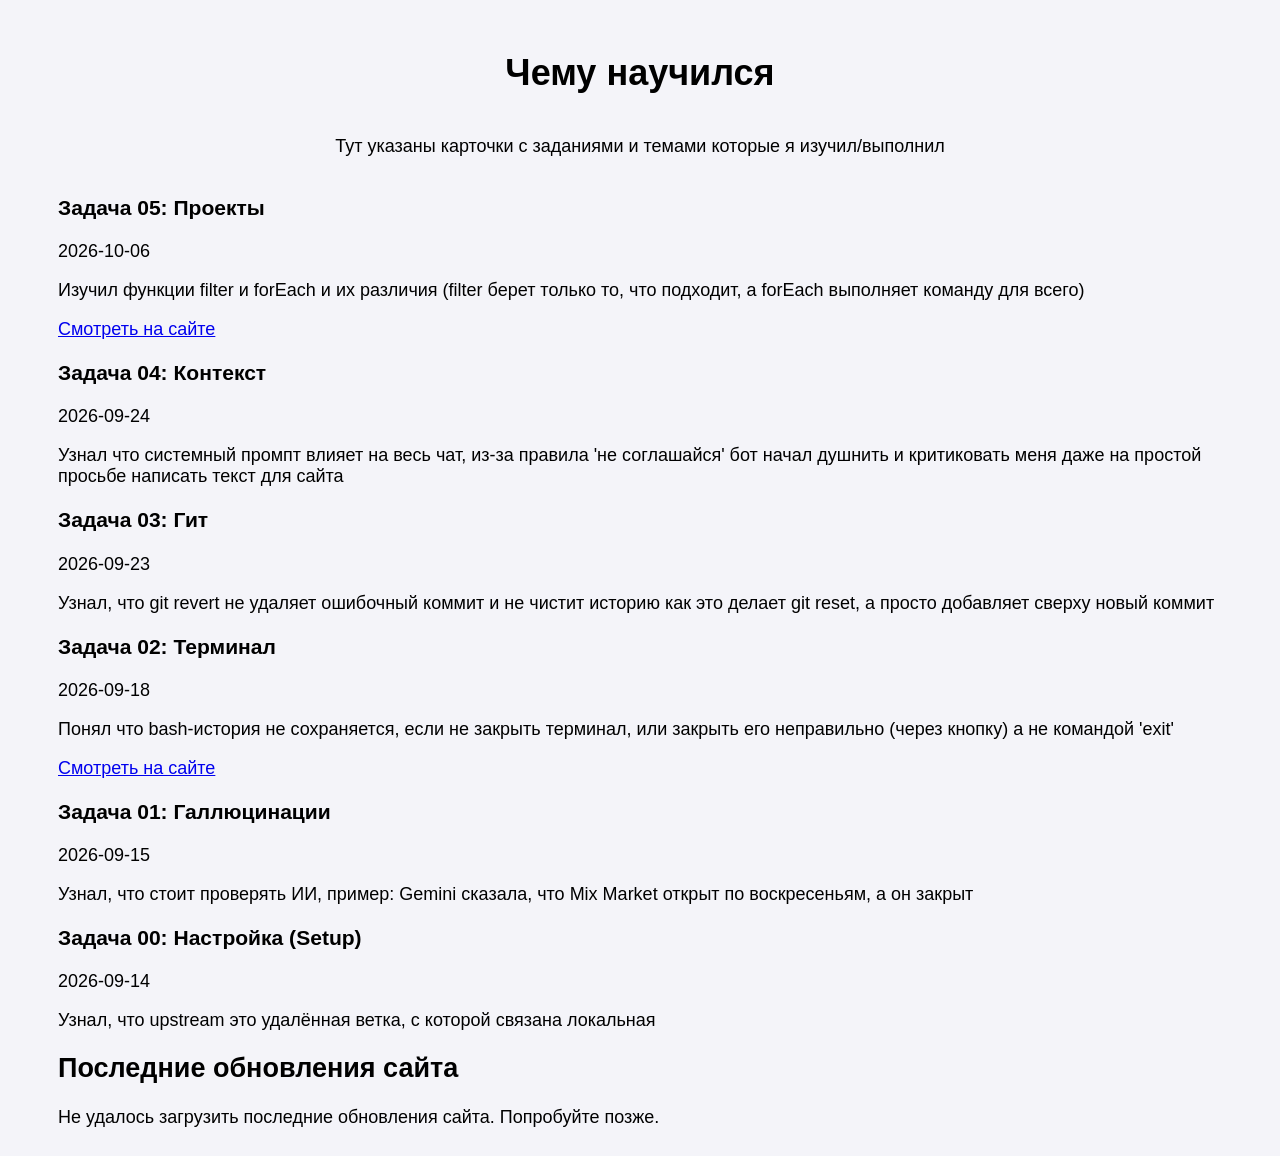
==== learned.html @ 7b072381 "task 06: страница learned, список задач и коммиты" ====
<!DOCTYPE html>
<html lang="ru">
<head>
  <meta charset="UTF-8">
  <meta name="viewport" content="width=device-width, initial-scale=1.0">
  <title>Чему научился</title>
  <link rel="stylesheet" href="style.css">
</head>
<body>
    <div class="header">
        <h1>Чему научился</h1>
        <p>Тут указаны карточки с заданиями и темами которые я изучил/выполнил</p>
    </div> 

    <div id="tasks-list"></div>

    <h2>Последние обновления сайта</h2>
    
    <div id="commits-list"></div>
    
    <script src="tasks.js"></script>
</body>
</html>
---- style.css ----
body {
    background-color: #f4f4f9;
    font-family: Arial, Helvetica, sans-serif;
    font-size: 18px;
    padding: 20px 50px;

}

.header {
    display: flex;
    flex-direction: column;
    justify-content: center;
    align-items: center;

}

.blockFilters {
    display: flex;
    gap: 20px;
    margin: 0 auto;
}

.buttonFilter {
    /* Тоже сделал без ИИ */
    padding: 20px;
    text-align: center;
    border-radius: 15px;
    background-color: #f7e1c1fd;
    border: none;
    font-size: 15px;
    cursor: pointer;
    box-shadow: 0 5px 10px rgba(122, 102, 65, 0.6);
    transition: .3s;
}

.buttonFilter:hover {
    transform: scale(1.05);
}

#projects-list {
    /* Делал я (без ИИ) */
    display: flex;
    margin-top: 20px;
    flex-direction: row;
    flex-wrap: wrap;
    justify-content: space-between;
    gap: 50px;
    width: 100%;
}

.project-card {
    /* Тоже делал я без ИИ  */
    display: flex;
    flex-direction: column;
    align-items: center;
    text-align: center;
    padding: 25px;
    min-height: 275px;
    width: calc((100% / 3) - (50px * 2 / 3));
    border-radius: 25px;
    box-shadow: 0 10px 30px rgba(122, 102, 65, 0.6);
    background-color: #f7e1c1fd;
    cursor: pointer;
    box-sizing: border-box;
}

.project-link {
    margin-top: auto;
    text-decoration: none;
    color: #5c4a2a;
    font-weight: 550;
    transition: .3s;
}

.project-link:hover {
    color: rgb(153, 137, 92);
}

@media (max-width: 600px) {
  .project-card {
    width: 100%;
  }
}
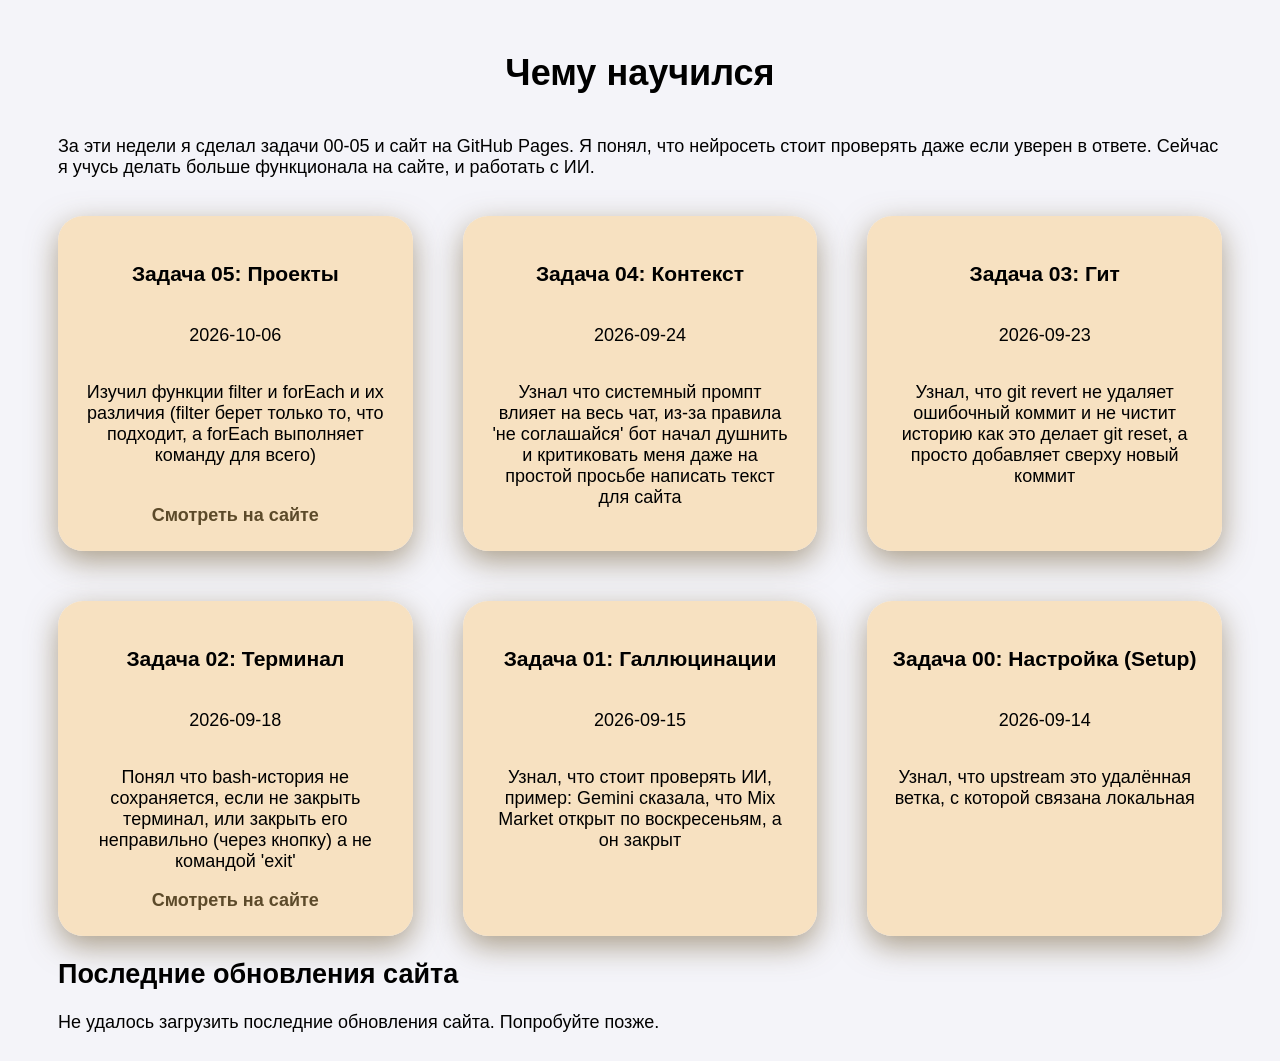
==== commit cf9132bd: "task 06: стили learned, ссылка с главной, обработка ошибок" ====
--- a/learned.html
+++ b/learned.html
@@ -9,7 +9,11 @@
 <body>
     <div class="header">
         <h1>Чему научился</h1>
-        <p>Тут указаны карточки с заданиями и темами которые я изучил/выполнил</p>
+        <p>
+            За эти недели я сделал задачи 00-05 и сайт на GitHub Pages.
+            Я понял, что нейросеть стоит проверять даже если уверен в ответе.
+            Сейчас я учусь делать больше функционала на сайте, и работать с ИИ.
+        </p>
     </div> 
 
     <div id="tasks-list"></div>
--- a/style.css
+++ b/style.css
@@ -37,7 +37,7 @@
     transform: scale(1.05);
 }
 
-#projects-list {
+#projects-list, #tasks-list {
     /* Делал я (без ИИ) */
     display: flex;
     margin-top: 20px;
@@ -48,7 +48,7 @@
     width: 100%;
 }
 
-.project-card {
+.project-card, .task-card {
     /* Тоже делал я без ИИ  */
     display: flex;
     flex-direction: column;
@@ -60,11 +60,10 @@
     border-radius: 25px;
     box-shadow: 0 10px 30px rgba(122, 102, 65, 0.6);
     background-color: #f7e1c1fd;
-    cursor: pointer;
     box-sizing: border-box;
 }
 
-.project-link {
+.project-link, .task-link {
     margin-top: auto;
     text-decoration: none;
     color: #5c4a2a;
@@ -72,12 +71,16 @@
     transition: .3s;
 }
 
-.project-link:hover {
+.project-link:hover , .task-link:hover {
     color: rgb(153, 137, 92);
 }
 
 @media (max-width: 600px) {
-  .project-card {
+  .project-card, .task-card {
     width: 100%;
   }
+
+  body {
+    padding: 20px 15px;
+  }
 }
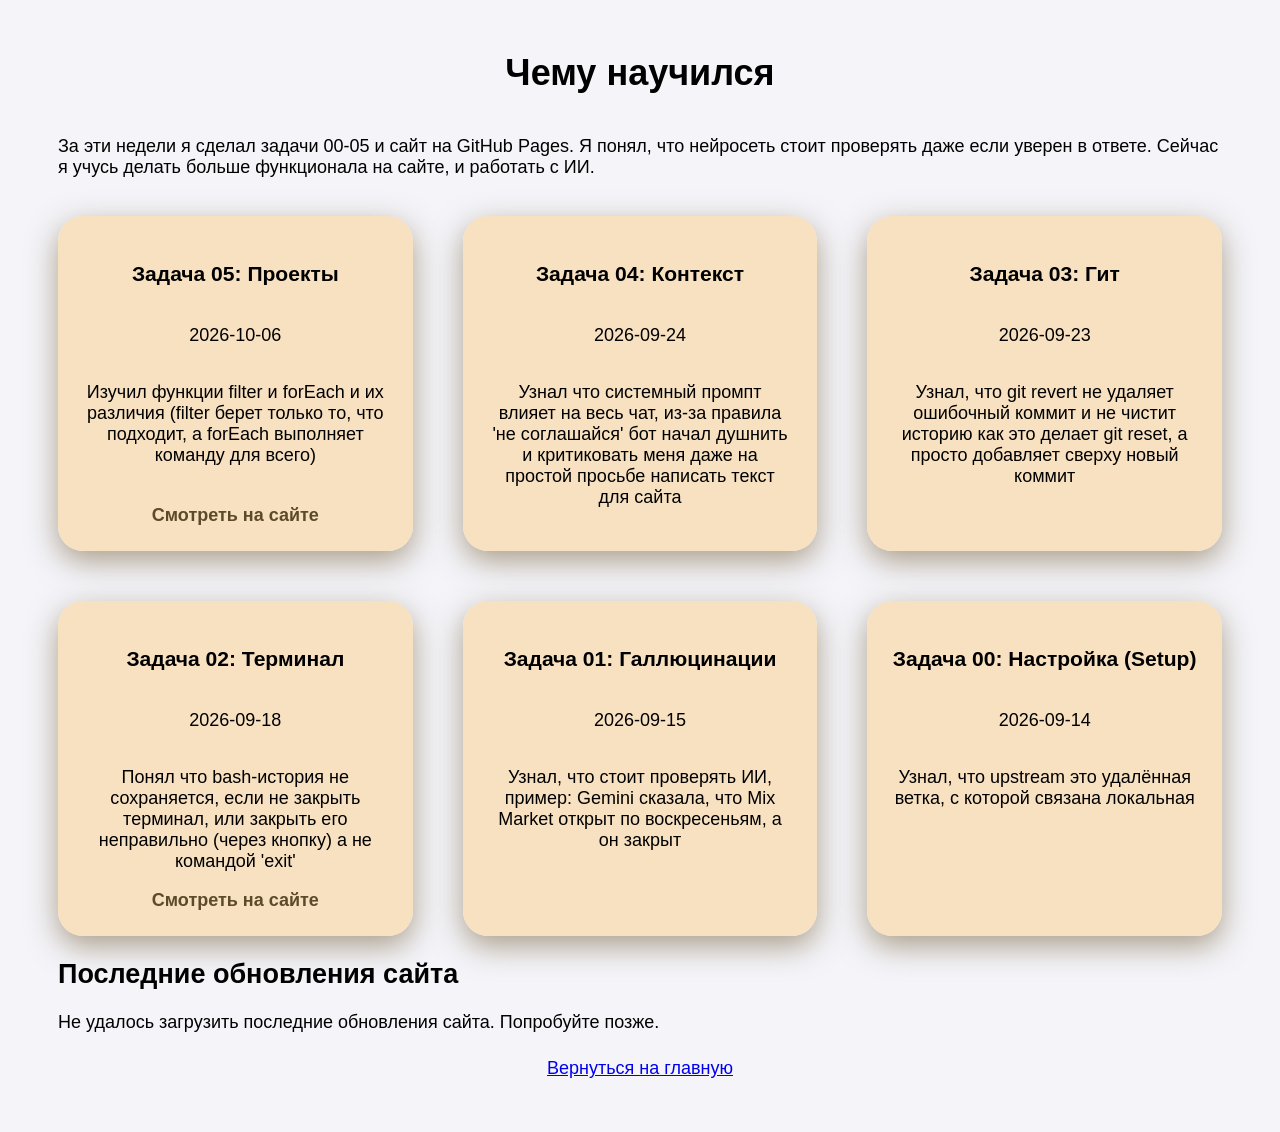
==== commit 1a66f7a9: "task 07: правки по комментарию Влада: квиз и ссылки на главную" ====
--- a/learned.html
+++ b/learned.html
@@ -23,5 +23,9 @@
     <div id="commits-list"></div>
     
     <script src="tasks.js"></script>
+
+    <a href="index.html" class="home-link">
+        Вернуться на главную
+    </a>
 </body>
 </html>
--- a/style.css
+++ b/style.css
@@ -12,6 +12,13 @@
     justify-content: center;
     align-items: center;
 
+}
+
+.home-link {
+    display: flex;
+    text-align: center;
+    flex-direction: column;
+    margin: 25px 0;
 }
 
 .blockFilters {
@@ -75,9 +82,56 @@
     color: rgb(153, 137, 92);
 }
 
+#quiz {
+    display: flex;
+    flex-direction: column;
+    align-items: center;
+    justify-content: center;
+    text-align: center;
+    gap: 20px;
+    margin: 0 auto;
+    max-width: 600px;
+    padding: 25px;
+    border-radius: 25px;
+    box-shadow: 0 10px 30px rgba(122, 102, 65, 0.6);
+    background-color: #f7e1c1fd;
+    box-sizing: border-box;
+}
+
+#quiz button {
+    padding: 20px;
+    text-align: center;
+    border-radius: 15px;
+    min-width: 130px;
+    background-color: #8a6a3b7c;
+    border: none;
+    font-size: 15px;
+    font-weight: 700;
+    cursor: pointer;
+    box-shadow: 0 5px 10px rgba(122, 102, 65, 0.6);
+    transition: .3s;
+}
+
+#quiz button:hover {
+    transform: scale(1.05);
+}
+
+.quizButtons {
+    display: flex;
+    justify-content: space-between;
+    width: 100%;
+}
+
+
 @media (max-width: 600px) {
   .project-card, .task-card {
     width: 100%;
+  }
+
+  .quizButtons {
+    flex-direction: column;
+
+    gap: 20px;
   }
 
   body {
